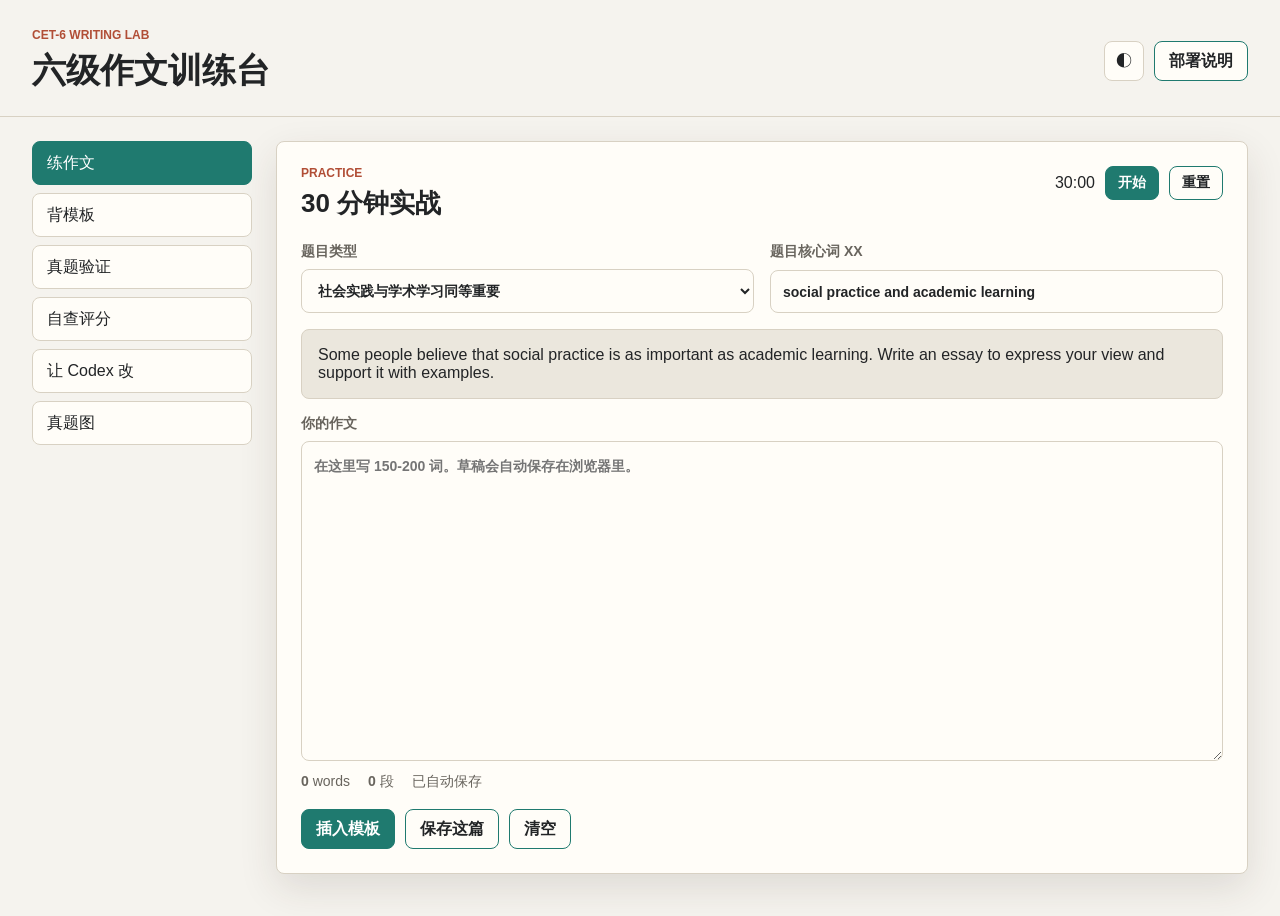
==== index.html @ 58df78bb "Add files via upload" ====
<!doctype html>
<html lang="zh-CN">
  <head>
    <meta charset="utf-8" />
    <meta name="viewport" content="width=device-width, initial-scale=1" />
    <title>六级作文训练台</title>
    <link rel="stylesheet" href="./styles.css" />
  </head>
  <body>
    <header class="topbar">
      <div>
        <p class="eyebrow">CET-6 Writing Lab</p>
        <h1>六级作文训练台</h1>
      </div>
      <div class="top-actions">
        <button class="icon-button" id="themeToggle" type="button" title="切换明暗主题" aria-label="切换明暗主题">◐</button>
        <a class="button ghost" href="./README.md" target="_blank" rel="noreferrer">部署说明</a>
      </div>
    </header>

    <main class="layout">
      <aside class="sidebar" aria-label="功能导航">
        <button class="nav-item active" data-panel="practice">练作文</button>
        <button class="nav-item" data-panel="template">背模板</button>
        <button class="nav-item" data-panel="verify">真题验证</button>
        <button class="nav-item" data-panel="review">自查评分</button>
        <button class="nav-item" data-panel="codex">让 Codex 改</button>
        <button class="nav-item" data-panel="sources">真题图</button>
      </aside>

      <section class="content">
        <section class="panel active" id="practice">
          <div class="section-head">
            <div>
              <p class="eyebrow">Practice</p>
              <h2>30 分钟实战</h2>
            </div>
            <div class="timer">
              <span id="timerText">30:00</span>
              <button class="button compact" id="timerStart" type="button">开始</button>
              <button class="button compact ghost" id="timerReset" type="button">重置</button>
            </div>
          </div>

          <div class="tool-grid">
            <label class="field">
              <span>题目类型</span>
              <select id="topicSelect"></select>
            </label>
            <label class="field">
              <span>题目核心词 XX</span>
              <input id="topicKeyword" type="text" placeholder="例如 digital literacy" />
            </label>
          </div>

          <div class="prompt-box" id="topicPrompt"></div>

          <label class="field essay-field">
            <span>你的作文</span>
            <textarea id="essayInput" spellcheck="false" placeholder="在这里写 150-200 词。草稿会自动保存在浏览器里。"></textarea>
          </label>

          <div class="stats">
            <span><strong id="wordCount">0</strong> words</span>
            <span><strong id="paragraphCount">0</strong> 段</span>
            <span id="saveState">已自动保存</span>
          </div>

          <div class="actions-row">
            <button class="button" id="insertTemplate" type="button">插入模板</button>
            <button class="button ghost" id="savePractice" type="button">保存这篇</button>
            <button class="button ghost" id="clearEssay" type="button">清空</button>
          </div>
        </section>

        <section class="panel" id="template">
          <div class="section-head">
            <div>
              <p class="eyebrow">Template</p>
              <h2>最后两天可背模板</h2>
            </div>
            <button class="button compact" data-copy="#mainTemplate" type="button">复制模板</button>
          </div>
          <article class="template-card" id="mainTemplate">
            <p>Recently, more and more people have begun to realize the importance of <mark>XX</mark>. In a world full of changes and challenges, <mark>XX</mark> is no longer a minor choice, but an essential ability/quality for personal growth and future development. Therefore, it is necessary for us to understand why <mark>XX</mark> matters so much.</p>
            <p>First, <mark>XX</mark> helps people deal with problems more effectively. For college students, it can improve learning efficiency, broaden their horizons and enable them to make wiser decisions. For example, students who attach importance to <mark>XX</mark> are more likely to stay focused, overcome difficulties and make steady progress in their study and life. Second, <mark>XX</mark> also plays a key role in long-term development. It not only builds confidence and independence, but also prepares people for future competition in society. Without <mark>XX</mark>, one may easily fall behind in a rapidly changing world.</p>
            <p>In conclusion, <mark>XX</mark> is closely related to individual development and social progress. It is high time that we paid more attention to it and took practical action to develop this valuable ability/quality. Only in this way can we better face future challenges and create a more promising future.</p>
          </article>

          <div class="split">
            <section>
              <h3>替换词包</h3>
              <div class="chips" id="keywordChips"></div>
            </section>
            <section>
              <h3>技术/风险题微调</h3>
              <div class="note">
                <p>When used properly, XX can bring great convenience to our study, work and daily life.</p>
                <p>However, if people depend on it too much or use it irresponsibly, it may waste their time, weaken their judgment and even cause unnecessary problems.</p>
                <p>Therefore, we should make full use of its advantages while avoiding its possible risks.</p>
              </div>
            </section>
          </div>
        </section>

        <section class="panel" id="verify">
          <div class="section-head">
            <div>
              <p class="eyebrow">Verification</p>
              <h2>按真题反套验证</h2>
            </div>
          </div>
          <div class="verify-list" id="verifyList"></div>
        </section>

        <section class="panel" id="review">
          <div class="section-head">
            <div>
              <p class="eyebrow">Scoring</p>
              <h2>按六级评分标准自查</h2>
            </div>
            <button class="button compact" id="runCheck" type="button">检查当前作文</button>
          </div>
          <div class="score-grid" id="scoreGrid"></div>
          <div class="history">
            <h3>练习记录</h3>
            <div id="practiceHistory" class="history-list"></div>
          </div>
        </section>

        <section class="panel" id="codex">
          <div class="section-head">
            <div>
              <p class="eyebrow">Codex Loop</p>
              <h2>把问题打包给我</h2>
            </div>
            <button class="button compact" id="copyCodexRequest" type="button">复制请求</button>
          </div>
          <p class="muted">这个纯静态网站不会把 API key 放进前端，所以没有内置联网 AI。你在这里写诉求，点复制后发到当前对话，我就能直接改网站文件、更新模板或批改作文。</p>
          <label class="field">
            <span>你想让我怎么改/怎么批</span>
            <textarea id="codexNeed" class="small-textarea" placeholder="例如：帮我把这篇作文改到 11 分左右，保留我的简单句风格；或者把模板改得更适合 AI/社交媒体题。"></textarea>
          </label>
          <label class="field">
            <span>自动生成的请求</span>
            <textarea id="codexRequest" class="small-textarea readonly" readonly></textarea>
          </label>
        </section>

        <section class="panel" id="sources">
          <div class="section-head">
            <div>
              <p class="eyebrow">Sources</p>
              <h2>你整理的真题图</h2>
            </div>
          </div>
          <div class="gallery" id="sourceGallery"></div>
        </section>
      </section>
    </main>

    <div class="toast" id="toast" role="status" aria-live="polite"></div>
    <script src="./app.js"></script>
  </body>
</html>
---- styles.css ----
:root {
  color-scheme: light;
  --bg: #f5f3ee;
  --surface: #fffdf8;
  --surface-2: #ebe7dd;
  --text: #222426;
  --muted: #68645d;
  --line: #d8d1c3;
  --accent: #1f7a6f;
  --accent-2: #b14e36;
  --good: #26734d;
  --warn: #a96812;
  --bad: #a53c3c;
  --shadow: 0 14px 38px rgba(55, 44, 29, 0.12);
}

[data-theme="dark"] {
  color-scheme: dark;
  --bg: #181a1b;
  --surface: #232526;
  --surface-2: #303334;
  --text: #f1eee7;
  --muted: #b7b0a6;
  --line: #47413a;
  --accent: #6ec6b8;
  --accent-2: #e29b7f;
  --shadow: 0 14px 38px rgba(0, 0, 0, 0.24);
}

* {
  box-sizing: border-box;
}

body {
  margin: 0;
  min-height: 100vh;
  background: var(--bg);
  color: var(--text);
  font-family: "Microsoft YaHei", "PingFang SC", "Segoe UI", Arial, sans-serif;
}

button,
input,
select,
textarea {
  font: inherit;
}

.topbar {
  display: flex;
  align-items: center;
  justify-content: space-between;
  gap: 20px;
  padding: 28px 32px 22px;
  border-bottom: 1px solid var(--line);
}

.eyebrow {
  margin: 0 0 6px;
  color: var(--accent-2);
  font-size: 12px;
  font-weight: 700;
  letter-spacing: 0;
  text-transform: uppercase;
}

h1,
h2,
h3,
p {
  margin-top: 0;
}

h1 {
  margin-bottom: 0;
  font-size: 34px;
}

h2 {
  margin-bottom: 0;
  font-size: 26px;
}

h3 {
  margin-bottom: 12px;
  font-size: 18px;
}

.top-actions,
.actions-row,
.timer {
  display: flex;
  align-items: center;
  gap: 10px;
  flex-wrap: wrap;
}

.layout {
  display: grid;
  grid-template-columns: 220px minmax(0, 1fr);
  gap: 24px;
  padding: 24px 32px 42px;
}

.sidebar {
  position: sticky;
  top: 18px;
  align-self: start;
  display: grid;
  gap: 8px;
}

.nav-item,
.button,
.icon-button {
  border: 1px solid var(--line);
  background: var(--surface);
  color: var(--text);
  border-radius: 8px;
  cursor: pointer;
  transition: transform 0.16s ease, background 0.16s ease, border-color 0.16s ease;
}

.nav-item {
  min-height: 44px;
  padding: 0 14px;
  text-align: left;
}

.nav-item:hover,
.button:hover,
.icon-button:hover {
  transform: translateY(-1px);
  border-color: var(--accent);
}

.nav-item.active,
.button {
  background: var(--accent);
  color: #fff;
  border-color: var(--accent);
}

.button {
  min-height: 40px;
  padding: 0 14px;
  font-weight: 700;
  text-decoration: none;
  display: inline-flex;
  align-items: center;
}

.button.ghost,
.nav-item.active:hover {
  background: var(--surface);
  color: var(--text);
}

.button.compact {
  min-height: 34px;
  padding: 0 12px;
  font-size: 14px;
}

.icon-button {
  width: 40px;
  height: 40px;
}

.content {
  min-width: 0;
}

.panel {
  display: none;
  background: var(--surface);
  border: 1px solid var(--line);
  border-radius: 8px;
  box-shadow: var(--shadow);
  padding: 24px;
}

.panel.active {
  display: block;
}

.section-head {
  display: flex;
  align-items: flex-start;
  justify-content: space-between;
  gap: 18px;
  margin-bottom: 22px;
}

.tool-grid,
.split,
.score-grid {
  display: grid;
  grid-template-columns: repeat(2, minmax(0, 1fr));
  gap: 16px;
}

.field {
  display: grid;
  gap: 8px;
  color: var(--muted);
  font-size: 14px;
  font-weight: 700;
}

input,
select,
textarea {
  width: 100%;
  border: 1px solid var(--line);
  background: var(--surface);
  color: var(--text);
  border-radius: 8px;
  padding: 12px;
  outline: none;
}

input:focus,
select:focus,
textarea:focus {
  border-color: var(--accent);
}

.prompt-box,
.template-card,
.note,
.check-card,
.history-item {
  border: 1px solid var(--line);
  background: var(--surface-2);
  border-radius: 8px;
}

.prompt-box {
  margin: 16px 0;
  padding: 16px;
  color: var(--text);
}

.essay-field textarea {
  min-height: 320px;
  resize: vertical;
  line-height: 1.75;
}

.small-textarea {
  min-height: 130px;
  resize: vertical;
  line-height: 1.6;
}

.readonly {
  background: var(--surface-2);
}

.stats {
  display: flex;
  gap: 18px;
  flex-wrap: wrap;
  margin: 12px 0 18px;
  color: var(--muted);
  font-size: 14px;
}

.template-card {
  padding: 18px;
  margin-bottom: 20px;
  line-height: 1.8;
}

mark {
  background: rgba(31, 122, 111, 0.16);
  color: var(--accent);
  padding: 1px 4px;
  border-radius: 4px;
}

.chips {
  display: flex;
  flex-wrap: wrap;
  gap: 8px;
}

.chip {
  border: 1px solid var(--line);
  border-radius: 999px;
  padding: 7px 10px;
  background: var(--surface);
  color: var(--text);
  cursor: pointer;
}

.note {
  padding: 16px;
  line-height: 1.7;
}

.verify-list {
  display: grid;
  gap: 12px;
}

.verify-item {
  display: grid;
  grid-template-columns: minmax(0, 1.2fr) minmax(0, 1fr) auto;
  gap: 14px;
  align-items: center;
  border: 1px solid var(--line);
  border-radius: 8px;
  padding: 14px;
}

.badge {
  justify-self: end;
  border-radius: 999px;
  padding: 6px 10px;
  background: rgba(38, 115, 77, 0.14);
  color: var(--good);
  font-weight: 700;
  white-space: nowrap;
}

.badge.warn {
  background: rgba(169, 104, 18, 0.16);
  color: var(--warn);
}

.check-card {
  padding: 16px;
}

.check-card strong {
  display: block;
  margin-bottom: 6px;
}

.check-card.good {
  border-color: rgba(38, 115, 77, 0.5);
}

.check-card.warn {
  border-color: rgba(169, 104, 18, 0.55);
}

.check-card.bad {
  border-color: rgba(165, 60, 60, 0.55);
}

.history {
  margin-top: 24px;
}

.history-list {
  display: grid;
  gap: 10px;
}

.history-item {
  padding: 12px;
}

.muted {
  color: var(--muted);
  line-height: 1.7;
}

.gallery {
  display: grid;
  grid-template-columns: repeat(auto-fill, minmax(190px, 1fr));
  gap: 14px;
}

.gallery a {
  display: block;
  border: 1px solid var(--line);
  border-radius: 8px;
  overflow: hidden;
  background: var(--surface-2);
}

.gallery img {
  width: 100%;
  aspect-ratio: 4 / 5;
  object-fit: cover;
  display: block;
}

.toast {
  position: fixed;
  left: 50%;
  bottom: 24px;
  transform: translateX(-50%) translateY(20px);
  opacity: 0;
  pointer-events: none;
  background: var(--text);
  color: var(--surface);
  padding: 10px 14px;
  border-radius: 8px;
  transition: opacity 0.2s ease, transform 0.2s ease;
}

.toast.show {
  opacity: 1;
  transform: translateX(-50%) translateY(0);
}

@media (max-width: 860px) {
  .topbar,
  .layout {
    padding-left: 16px;
    padding-right: 16px;
  }

  .layout {
    grid-template-columns: 1fr;
  }

  .sidebar {
    position: static;
    grid-template-columns: repeat(3, minmax(0, 1fr));
  }

  .nav-item {
    text-align: center;
    padding: 0 8px;
  }

  .tool-grid,
  .split,
  .score-grid,
  .verify-item {
    grid-template-columns: 1fr;
  }

  .badge {
    justify-self: start;
  }
}
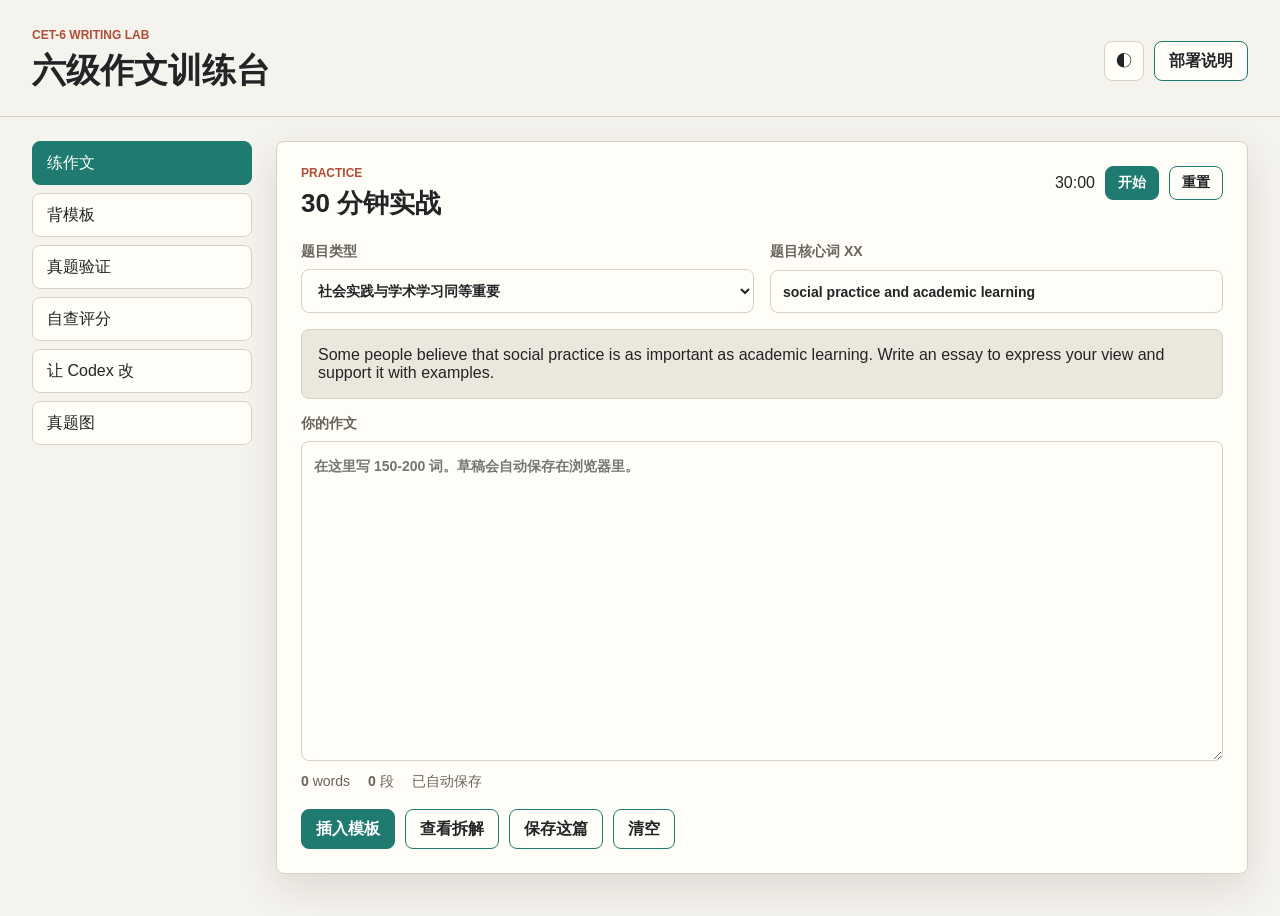
==== commit 8ed1aae6: "Add files via upload" ====
--- a/index.html
+++ b/index.html
@@ -68,8 +68,21 @@
 
           <div class="actions-row">
             <button class="button" id="insertTemplate" type="button">插入模板</button>
+            <button class="button ghost" id="toggleBreakdown" type="button">查看拆解</button>
             <button class="button ghost" id="savePractice" type="button">保存这篇</button>
             <button class="button ghost" id="clearEssay" type="button">清空</button>
+          </div>
+
+          <div class="template-breakdown" id="templateBreakdown" aria-live="polite">
+            <div class="breakdown-head">
+              <h3>模板拆解</h3>
+              <div class="legend">
+                <span><i class="legend-core"></i>固定模板</span>
+                <span><i class="legend-topic"></i>按题目替换</span>
+                <span><i class="legend-tune"></i>可按题型微调</span>
+              </div>
+            </div>
+            <div class="breakdown-body" id="breakdownBody"></div>
           </div>
         </section>
 
--- a/styles.css
+++ b/styles.css
@@ -273,6 +273,95 @@
   line-height: 1.8;
 }
 
+.template-breakdown {
+  display: none;
+  margin-top: 18px;
+  border: 1px solid var(--line);
+  background: var(--surface-2);
+  border-radius: 8px;
+  padding: 16px;
+}
+
+.template-breakdown.show {
+  display: block;
+}
+
+.breakdown-head {
+  display: flex;
+  align-items: center;
+  justify-content: space-between;
+  gap: 14px;
+  margin-bottom: 14px;
+}
+
+.breakdown-head h3 {
+  margin: 0;
+}
+
+.legend {
+  display: flex;
+  flex-wrap: wrap;
+  gap: 10px;
+  color: var(--muted);
+  font-size: 13px;
+}
+
+.legend span {
+  display: inline-flex;
+  align-items: center;
+  gap: 5px;
+}
+
+.legend i {
+  width: 12px;
+  height: 12px;
+  border-radius: 3px;
+  display: inline-block;
+}
+
+.legend-core,
+.part-core {
+  background: rgba(31, 122, 111, 0.14);
+}
+
+.legend-topic,
+.part-topic {
+  background: rgba(177, 78, 54, 0.2);
+}
+
+.legend-tune,
+.part-tune {
+  background: rgba(169, 104, 18, 0.2);
+}
+
+.breakdown-body {
+  display: grid;
+  gap: 10px;
+  line-height: 1.75;
+}
+
+.breakdown-part {
+  border: 1px solid var(--line);
+  border-radius: 8px;
+  padding: 12px;
+  background: var(--surface);
+}
+
+.breakdown-label {
+  display: block;
+  margin-bottom: 6px;
+  color: var(--accent);
+  font-size: 13px;
+  font-weight: 700;
+}
+
+.part-topic,
+.part-tune,
+.part-core {
+  border-radius: 4px;
+  padding: 1px 4px;
+}
+
 mark {
   background: rgba(31, 122, 111, 0.16);
   color: var(--accent);
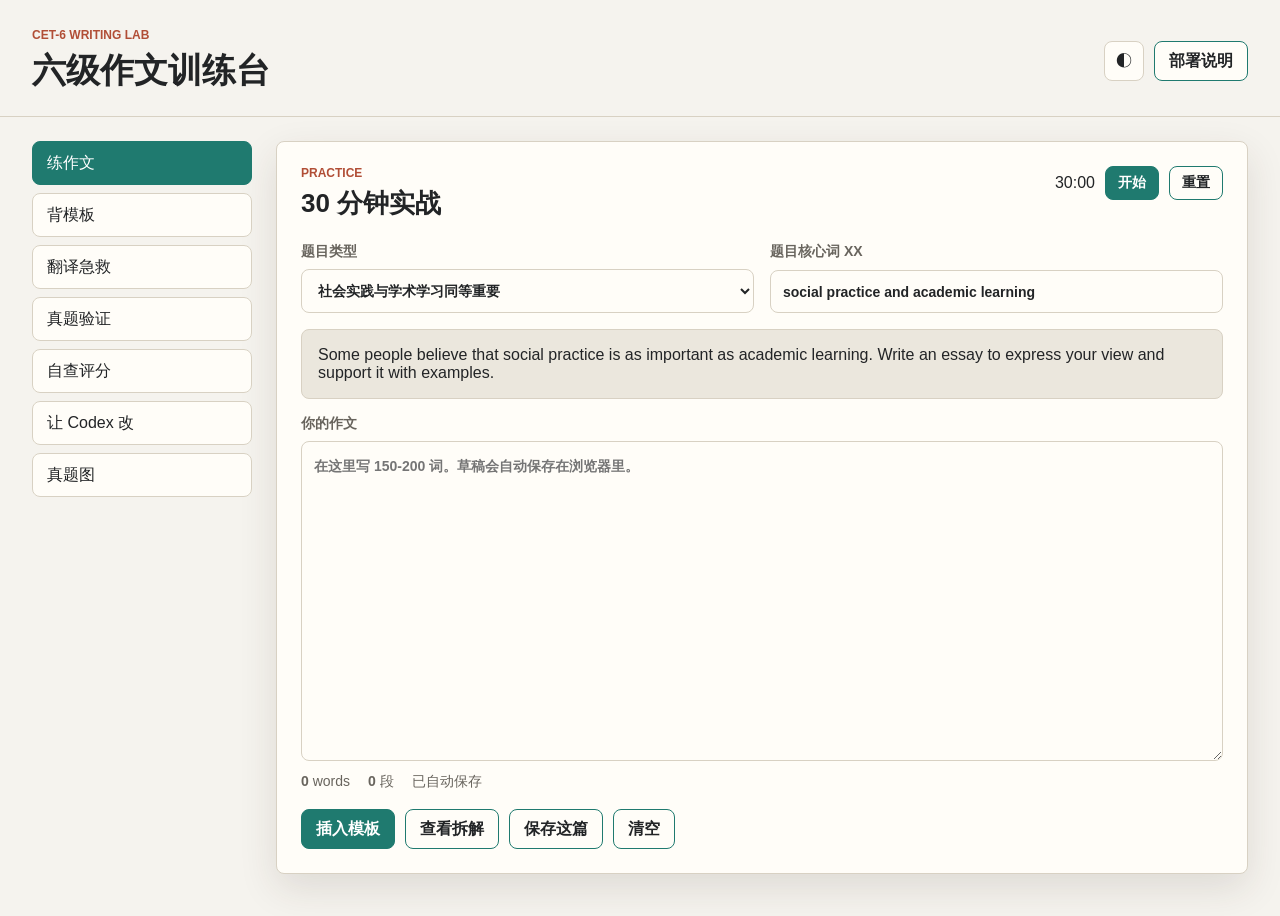
==== commit 0e7017a2: "Add Chinese meanings and translation templates" ====
--- a/index.html
+++ b/index.html
@@ -22,6 +22,7 @@
       <aside class="sidebar" aria-label="功能导航">
         <button class="nav-item active" data-panel="practice">练作文</button>
         <button class="nav-item" data-panel="template">背模板</button>
+        <button class="nav-item" data-panel="translation">翻译急救</button>
         <button class="nav-item" data-panel="verify">真题验证</button>
         <button class="nav-item" data-panel="review">自查评分</button>
         <button class="nav-item" data-panel="codex">让 Codex 改</button>
@@ -99,6 +100,22 @@
             <p>First, <mark>XX</mark> helps people deal with problems more effectively. For college students, it can improve learning efficiency, broaden their horizons and enable them to make wiser decisions. For example, students who attach importance to <mark>XX</mark> are more likely to stay focused, overcome difficulties and make steady progress in their study and life. Second, <mark>XX</mark> also plays a key role in long-term development. It not only builds confidence and independence, but also prepares people for future competition in society. Without <mark>XX</mark>, one may easily fall behind in a rapidly changing world.</p>
             <p>In conclusion, <mark>XX</mark> is closely related to individual development and social progress. It is high time that we paid more attention to it and took practical action to develop this valuable ability/quality. Only in this way can we better face future challenges and create a more promising future.</p>
           </article>
+
+          <div class="translation-card">
+            <h3>逐句中文意思</h3>
+            <ol class="meaning-list">
+              <li>最近，越来越多的人开始意识到 XX 的重要性。</li>
+              <li>在一个充满变化和挑战的世界里，XX 不再是一个次要选择，而是个人成长和未来发展所必需的一种能力/品质。</li>
+              <li>首先，XX 能帮助人们更有效地处理问题。</li>
+              <li>对大学生来说，它能提高学习效率，拓宽视野，并帮助他们做出更明智的决定。</li>
+              <li>例如，重视 XX 的学生更可能保持专注、克服困难，并在学习和生活中稳步进步。</li>
+              <li>其次，XX 对长期发展也起着关键作用。</li>
+              <li>它不仅能建立自信和独立性，也能帮助人们为未来的社会竞争做好准备。</li>
+              <li>总之，XX 与个人发展和社会进步密切相关。</li>
+              <li>我们是时候更加重视它，并采取实际行动去培养这种有价值的能力/品质了。</li>
+              <li>只有这样，我们才能更好地面对未来挑战，创造更有希望的未来。</li>
+            </ol>
+          </div>
 
           <div class="split">
             <section>
@@ -116,6 +133,55 @@
           </div>
         </section>
 
+        <section class="panel" id="translation">
+          <div class="section-head">
+            <div>
+              <p class="eyebrow">Translation</p>
+              <h2>翻译急救模板</h2>
+            </div>
+            <button class="button compact" data-copy="#translationTemplate" type="button">复制翻译模板</button>
+          </div>
+
+          <div class="translation-card" id="translationTemplate">
+            <h3>先背这 8 个万能句型</h3>
+            <div class="sentence-grid">
+              <div><strong>位于</strong><p>XX is located in YY.</p><span>XX 位于 YY。</span></div>
+              <div><strong>以...闻名</strong><p>XX is famous for YY.</p><span>XX 以 YY 闻名。</span></div>
+              <div><strong>有...历史</strong><p>XX has a history of over 000 years.</p><span>XX 有 000 多年的历史。</span></div>
+              <div><strong>被认为是</strong><p>XX is regarded as one of the most important YY in China.</p><span>XX 被认为是中国最重要的 YY 之一。</span></div>
+              <div><strong>发挥重要作用</strong><p>XX plays an important role in YY.</p><span>XX 在 YY 中发挥重要作用。</span></div>
+              <div><strong>吸引游客</strong><p>It attracts many visitors from home and abroad every year.</p><span>它每年吸引许多国内外游客。</span></div>
+              <div><strong>不仅...而且...</strong><p>XX not only shows YY, but also reflects ZZ.</p><span>XX 不仅展示 YY，也反映 ZZ。</span></div>
+              <div><strong>越来越受欢迎</strong><p>In recent years, XX has become increasingly popular among people.</p><span>近年来，XX 越来越受人们欢迎。</span></div>
+            </div>
+          </div>
+
+          <div class="translation-card">
+            <h3>翻译考场步骤</h3>
+            <ol class="meaning-list">
+              <li>先找主语和谓语，句子太长就拆成两句。</li>
+              <li>不会的文化词可以拼音加解释，比如 <strong>hutong, a traditional alley</strong>。</li>
+              <li>年份、地点、历史、作用优先写清楚，不要为了高级句硬凑从句。</li>
+              <li>每段至少保证主谓完整：不要只写名词短语。</li>
+              <li>翻完后重点查单复数、时态、介词和拼写。</li>
+            </ol>
+          </div>
+
+          <div class="translation-card">
+            <h3>常见主题词</h3>
+            <div class="chips">
+              <span class="chip static">传统文化 traditional culture</span>
+              <span class="chip static">历史遗产 historical heritage</span>
+              <span class="chip static">风景名胜 scenic spot</span>
+              <span class="chip static">经济发展 economic development</span>
+              <span class="chip static">科技创新 technological innovation</span>
+              <span class="chip static">环境保护 environmental protection</span>
+              <span class="chip static">民间艺术 folk art</span>
+              <span class="chip static">节日习俗 festival customs</span>
+            </div>
+          </div>
+        </section>
+
         <section class="panel" id="verify">
           <div class="section-head">
             <div>
--- a/styles.css
+++ b/styles.css
@@ -389,6 +389,53 @@
   line-height: 1.7;
 }
 
+.translation-card {
+  border: 1px solid var(--line);
+  background: var(--surface-2);
+  border-radius: 8px;
+  padding: 18px;
+  margin: 16px 0;
+}
+
+.meaning-list {
+  margin: 0;
+  padding-left: 22px;
+  line-height: 1.8;
+}
+
+.meaning-list li + li {
+  margin-top: 6px;
+}
+
+.sentence-grid {
+  display: grid;
+  grid-template-columns: repeat(2, minmax(0, 1fr));
+  gap: 12px;
+}
+
+.sentence-grid div {
+  border: 1px solid var(--line);
+  background: var(--surface);
+  border-radius: 8px;
+  padding: 12px;
+}
+
+.sentence-grid p {
+  margin: 8px 0 6px;
+  color: var(--accent);
+  font-weight: 700;
+  line-height: 1.5;
+}
+
+.sentence-grid span {
+  color: var(--muted);
+  font-size: 14px;
+}
+
+.chip.static {
+  cursor: default;
+}
+
 .verify-list {
   display: grid;
   gap: 12px;
@@ -521,6 +568,7 @@
 
   .tool-grid,
   .split,
+  .sentence-grid,
   .score-grid,
   .verify-item {
     grid-template-columns: 1fr;
